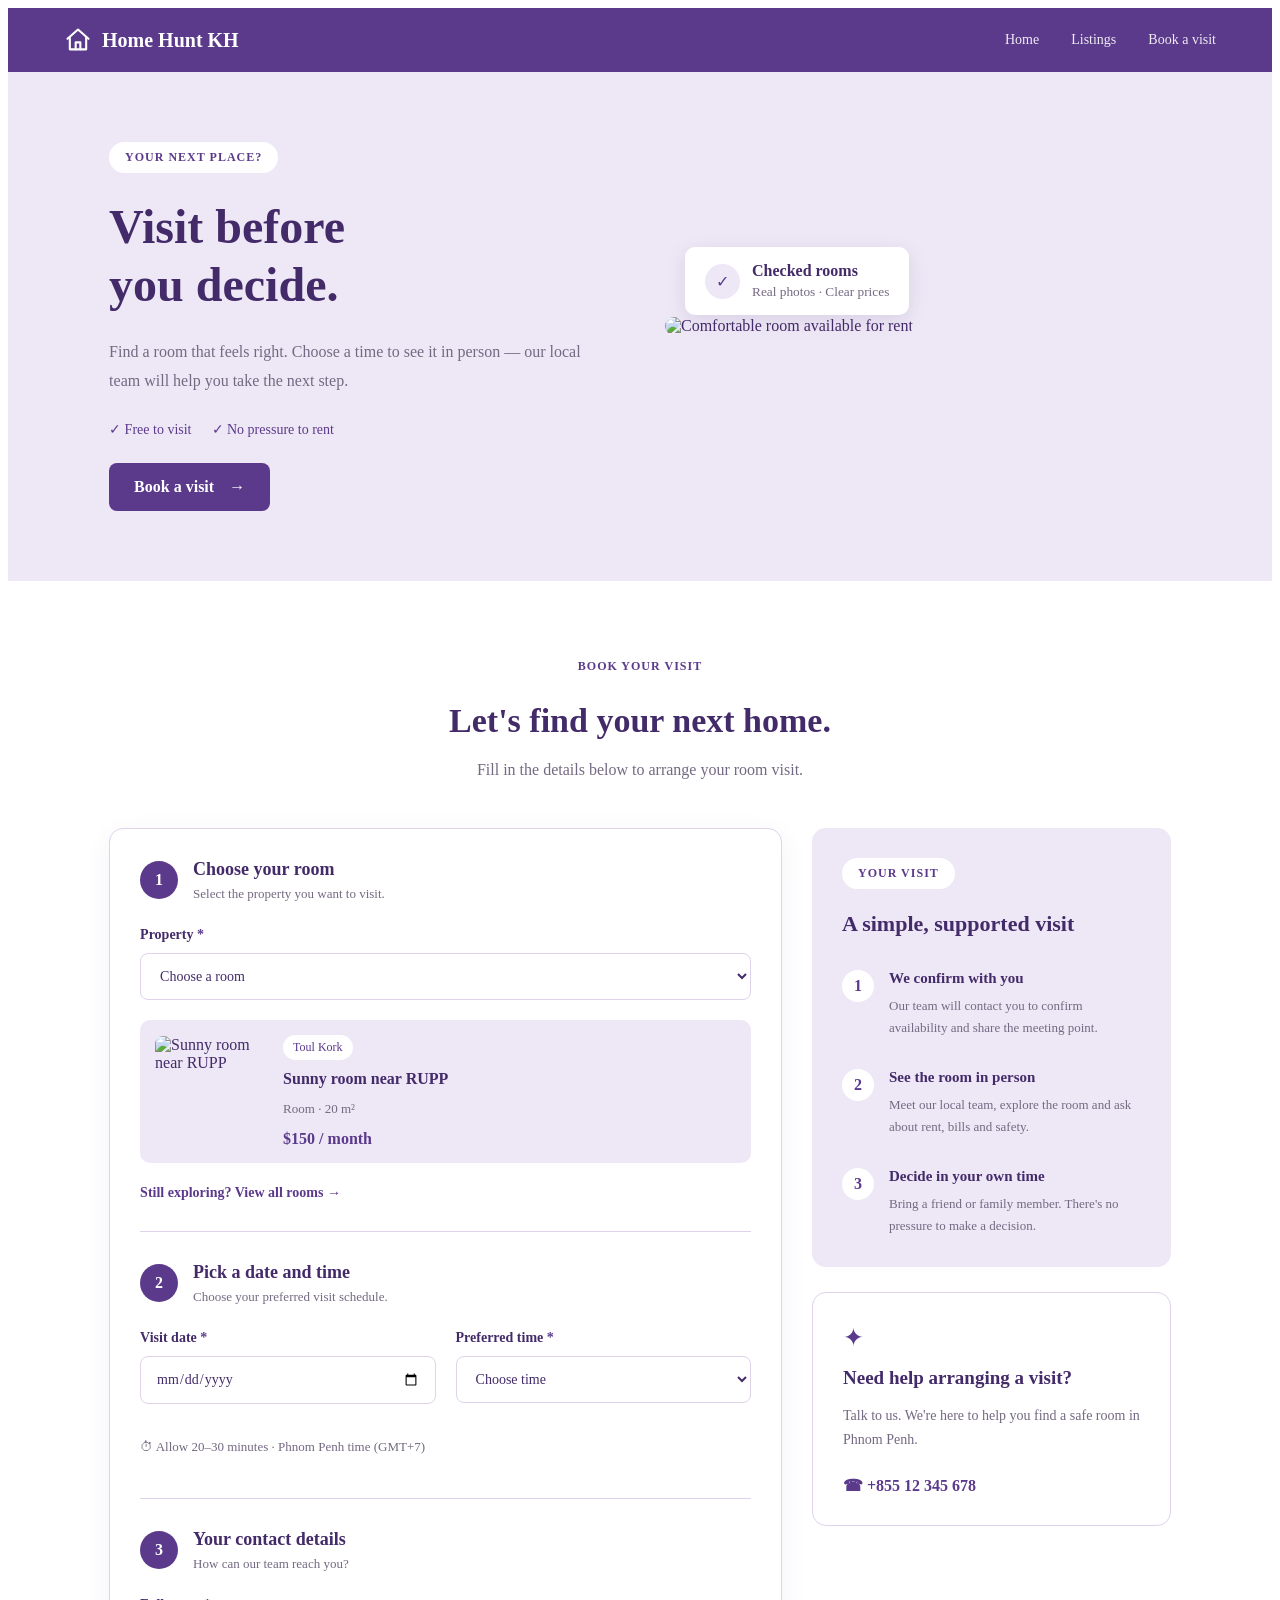
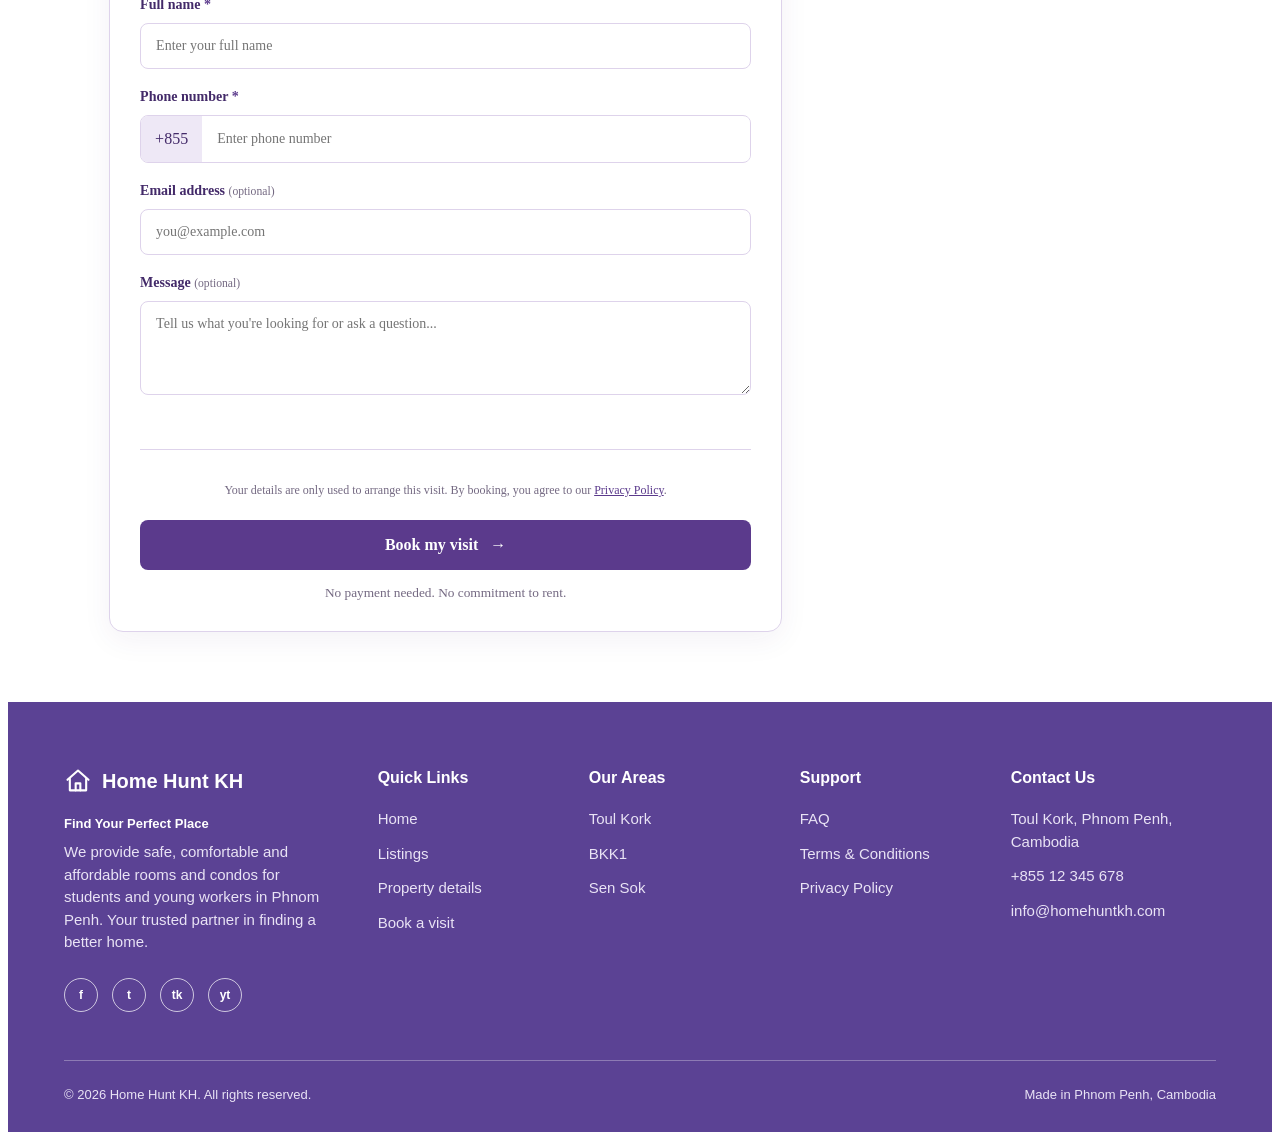
==== bookavisit.html @ b7e7d2ec "Merge pull request #1 from roeunkankchana-tech/bookavisit bookavisit" ====
<!DOCTYPE html>
<html lang="en">
<head>
    <meta charset="UTF-8">
    <meta name="viewport" content="width=device-width, initial-scale=1.0">
    <title>Booka visit</title>
    <link rel="stylesheet" href="/bookavisit.css">
</head>
<body>
    <header class="nav">
    <div class="container">
      <a href="#" class="logo" aria-lagitbel="Home Hunt KH">
        <svg width="28" height="28" viewBox="0 0 24 24" fill="none" stroke="#fff" stroke-width="1.8"
          stroke-linecap="round" stroke-linejoin="round" aria-hidden="true">
          <path d="M3 11l9-8 9 8" />
          <path d="M5 10v10h14V10" />
          <path d="M10 20v-6h4v6" />
        </svg>
        Home Hunt KH
      </a>
      <nav aria-label="Main">
        <ul>
          <li><a href="#" aria-current="page">Home</a></li>
          <li><a href="#featured">Listings</a></li>
          <li><a href="#contact">Book a visit</a></li>
        </ul>
      </nav>
    </div>
  </header>
<main>

<main class="booking-page">
    <section class="booking-hero">
        <div class="hero-content">
            <span class="hero-label">YOUR NEXT PLACE?</span>

            <h1>Visit before<br>you decide.</h1>

            <p>
                Find a room that feels right. Choose a time to see it
                in person — our local team will help you take the next step.
            </p>

            <div class="hero-features">
                <span>✓ Free to visit</span>
                <span>✓ No pressure to rent</span>
            </div>

            <a href="#booking-form" class="hero-button">
                Book a visit <span>→</span>
            </a>
        </div>

        <div class="hero-image">
            <img
                src="https://images.unsplash.com/photo-1522708323590-d24dbb6b0267?auto=format&fit=crop&w=1000&q=80"
                alt="Comfortable room available for rent"
            >

            <div class="image-badge">
                <span class="badge-icon">✓</span>
                <div>
                    <strong>Checked rooms</strong>
                    <small>Real photos · Clear prices</small>
                </div>
            </div>
        </div>
    </section>
    <section class="booking-section" id="booking-form">

        <div class="section-heading">
            <span class="section-label">BOOK YOUR VISIT</span>
            <h2>Let's find your next home.</h2>
            <p>Fill in the details below to arrange your room visit.</p>
        </div>
        <div class="booking-layout">
            <form class="booking-form" id="visitForm">
                <div class="form-step">

                    <div class="step-heading">
                        <span class="step-number">1</span>

                        <div>
                            <h3>Choose your room</h3>
                            <p>Select the property you want to visit.</p>
                        </div>
                    </div>

                    <label for="property">Property <span>*</span></label>

                    <select id="property" name="property" required>
                        <option value="">Choose a room</option>
                        <option value="Sunny room near RUPP">
                            Sunny room near RUPP · Toul Kork
                        </option>
                        <option value="Modern studio in BKK1">
                            Modern studio · BKK1
                        </option>
                        <option value="Comfortable room in Sen Sok">
                            Comfortable room · Sen Sok
                        </option>
                    </select>

                    <div class="room-preview">

                        <img
                            src="https://images.unsplash.com/photo-1522708323590-d24dbb6b0267?auto=format&fit=crop&w=400&q=80"
                            alt="Sunny room near RUPP"
                            id="roomImage"
                        >

                        <div class="room-info">
                            <span class="room-location" id="roomLocation">
                                Toul Kork
                            </span>

                            <h4 id="roomName">Sunny room near RUPP</h4>

                            <p id="roomSize">Room · 20 m²</p>

                            <strong id="roomPrice">$150 / month</strong>
                        </div>

                    </div>

                    <a href="#featured" class="text-link">
                        Still exploring? View all rooms →
                    </a>

                </div>
                <div class="form-step">

                    <div class="step-heading">
                        <span class="step-number">2</span>

                        <div>
                            <h3>Pick a date and time</h3>
                            <p>Choose your preferred visit schedule.</p>
                        </div>
                    </div>

                    <div class="form-row">

                        <div class="form-group">
                            <label for="visitDate">
                                Visit date <span>*</span>
                            </label>

                            <input
                                type="date"
                                id="visitDate"
                                name="visitDate"
                                required
                            >
                        </div>

                        <div class="form-group">
                            <label for="visitTime">
                                Preferred time <span>*</span>
                            </label>

                            <select id="visitTime" name="visitTime" required>
                                <option value="">Choose time</option>
                                <option>09:00 AM</option>
                                <option>10:00 AM</option>
                                <option>11:00 AM</option>
                                <option>01:00 PM</option>
                                <option>02:00 PM</option>
                                <option>03:00 PM</option>
                                <option>04:00 PM</option>
                            </select>
                        </div>

                    </div>

                    <p class="form-note">
                        ⏱ Allow 20–30 minutes · Phnom Penh time (GMT+7)
                    </p>

                </div>
                <div class="form-step">

                    <div class="step-heading">
                        <span class="step-number">3</span>

                        <div>
                            <h3>Your contact details</h3>
                            <p>How can our team reach you?</p>
                        </div>
                    </div>

                    <div class="form-group">
                        <label for="fullName">
                            Full name <span>*</span>
                        </label>

                        <input
                            type="text"
                            id="fullName"
                            name="fullName"
                            placeholder="Enter your full name"
                            required
                        >
                    </div>

                    <div class="form-group">
                        <label for="phone">
                            Phone number <span>*</span>
                        </label>

                        <div class="phone-input">
                            <span>+855</span>

                            <input
                                type="tel"
                                id="phone"
                                name="phone"
                                placeholder="Enter phone number"
                                required
                            >
                        </div>
                    </div>

                    <div class="form-group">
                        <label for="email">
                            Email address <small>(optional)</small>
                        </label>

                        <input
                            type="email"
                            id="email"
                            name="email"
                            placeholder="you@example.com"
                        >
                    </div>

                    <div class="form-group">
                        <label for="message">
                            Message <small>(optional)</small>
                        </label>

                        <textarea
                            id="message"
                            name="message"
                            rows="4"
                            placeholder="Tell us what you're looking for or ask a question..."
                        ></textarea>
                    </div>

                </div>
                <div class="form-submit">

                    <p>
                        Your details are only used to arrange this visit.
                        By booking, you agree to our
                        <a href="#">Privacy Policy</a>.
                    </p>

                    <button type="submit" class="submit-button">
                        Book my visit <span>→</span>
                    </button>

                    <small>No payment needed. No commitment to rent.</small>
                </div>
            </form>

            <aside class="booking-sidebar">

                <div class="sidebar-card">

                    <span class="section-label">YOUR VISIT</span>

                    <h3>A simple, supported visit</h3>

                    <div class="visit-step">

                        <span class="sidebar-number">1</span>

                        <div>
                            <h4>We confirm with you</h4>
                            <p>
                                Our team will contact you to confirm
                                availability and share the meeting point.
                            </p>
                        </div>

                    </div>

                    <div class="visit-step">

                        <span class="sidebar-number">2</span>

                        <div>
                            <h4>See the room in person</h4>
                            <p>
                                Meet our local team, explore the room
                                and ask about rent, bills and safety.
                            </p>
                        </div>

                    </div>

                    <div class="visit-step">

                        <span class="sidebar-number">3</span>

                        <div>
                            <h4>Decide in your own time</h4>
                            <p>
                                Bring a friend or family member.
                                There's no pressure to make a decision.
                            </p>
                        </div>

                    </div>

                </div>


                <div class="help-card">

                    <div class="help-icon">✦</div>

                    <h3>Need help arranging a visit?</h3>

                    <p>
                        Talk to us. We're here to help you find
                        a safe room in Phnom Penh.
                    </p>

                    <a href="tel:+85512345678" class="help-phone">
                        ☎ +855 12 345 678
                    </a>

                </div>

            </aside>

        </div>

    </section>

</main>

<footer id="contact">
    <div class="container">
      <div class="f-grid">
        <div class="f-brand">
          <a href="#" class="logo">
            <svg width="28" height="28" viewBox="0 0 24 24" fill="none" stroke="#fff" stroke-width="1.8"
              stroke-linecap="round" stroke-linejoin="round" aria-hidden="true">
              <path d="M3 11l9-8 9 8" />
              <path d="M5 10v10h14V10" />
              <path d="M10 20v-6h4v6" />
            </svg>
            Home Hunt KH
          </a>
          <p class="slogan">Find Your Perfect Place</p>
          <p>We provide safe, comfortable and affordable rooms and condos for students and young workers in Phnom Penh.
            Your trusted partner in finding a better home.</p>
          <div class="social">
            <a href="#" aria-label="Facebook">f</a>
            <a href="#" aria-label="Telegram">t</a>
            <a href="#" aria-label="TikTok">tk</a>
            <a href="#" aria-label="YouTube">yt</a>
          </div>
        </div>
        <div>
          <h4>Quick Links</h4>
          <ul>
            <li><a href="#">Home</a></li>
            <li><a href="#featured">Listings</a></li>
            <li><a href="#">Property details</a></li>
            <li><a href="#contact">Book a visit</a></li>
          </ul>
        </div>
        <div>
          <h4>Our Areas</h4>
          <ul>
            <li><a href="#">Toul Kork</a></li>
            <li><a href="#">BKK1</a></li>
            <li><a href="#">Sen Sok</a></li>
          </ul>
        </div>
        <div>
          <h4>Support</h4>
          <ul>
            <li><a href="#">FAQ</a></li>
            <li><a href="#">Terms &amp; Conditions</a></li>
            <li><a href="#">Privacy Policy</a></li>
          </ul>
        </div>
        <div>
          <h4>Contact Us</h4>
          <ul>
            <li>Toul Kork, Phnom Penh, Cambodia</li>
            <li><a href="tel:+85512345678">+855 12 345 678</a></li>
            <li><a href="mailto:info@homehuntkh.com">info@homehuntkh.com</a></li>
          </ul>
        </div>
      </div>
      <div class="copy">
        <span>&copy; 2026 Home Hunt KH. All rights reserved.</span>
        <span>Made in Phnom Penh, Cambodia</span>
      </div>
    </div>
  </footer>


<script>
    const rooms = {
        "Sunny room near RUPP": {
            location: "Toul Kork",
            size: "Room · 20 m²",
            price: "$150 / month",
            image: "https://images.unsplash.com/photo-1522708323590-d24dbb6b0267?auto=format&fit=crop&w=400&q=80"
        },

        "Modern studio in BKK1": {
            location: "BKK1",
            size: "Studio · 30 m²",
            price: "$250 / month",
            image: "https://images.unsplash.com/photo-1505693416388-ac5ce068fe85?auto=format&fit=crop&w=400&q=80"
        },

        "Comfortable room in Sen Sok": {
            location: "Sen Sok",
            size: "Room · 25 m²",
            price: "$180 / month",
            image: "https://images.unsplash.com/photo-1560185008-b033106af5c3?auto=format&fit=crop&w=400&q=80"
        }
    };
    const propertySelect = document.getElementById("property");

    propertySelect.addEventListener("change", function () {

        const selectedRoom = rooms[this.value];

        if (selectedRoom) {

            document.getElementById("roomLocation").textContent =
                selectedRoom.location;

            document.getElementById("roomName").textContent =
                this.value;

            document.getElementById("roomSize").textContent =
                selectedRoom.size;

            document.getElementById("roomPrice").textContent =
                selectedRoom.price;

            document.getElementById("roomImage").src =
                selectedRoom.image;

            document.getElementById("roomImage").alt =
                this.value;
        }
    });
    const visitDate = document.getElementById("visitDate");

    const today = new Date();

    const localToday =
        today.getFullYear() + "-" +
        String(today.getMonth() + 1).padStart(2, "0") + "-" +
        String(today.getDate()).padStart(2, "0");

    visitDate.min = localToday;
    const visitForm = document.getElementById("visitForm");

    visitForm.addEventListener("submit", function (event) {
        event.preventDefault();
        const name = document.getElementById("fullName").value;
        const property = propertySelect.value;
        const date = visitDate.value;
        const time = document.getElementById("visitTime").value;

        alert(
            "Thank you, " + name + "!\n\n" +
            "Your visit request has been prepared.\n\n" +
            "Property: " + property + "\n" +
            "Date: " + date + "\n" +
            "Time: " + time + "\n\n" +
            "Our team will contact you to confirm your visit."
        );

        visitForm.reset();

    });

</script>

</main>

</body>
</html>
---- bookavisit.css ----
.nav {
    width: 100%;
    background-color: #5B3A8C;
}
.nav .container {
    max-width: 1152px;
    margin: 0 auto;
    padding: 0 20px;

    display: flex;
    justify-content: space-between;
    align-items: center;

    height: 64px;
}

.nav .logo {
    display: flex;
    align-items: center;
    gap: 10px;

    color: #FFFFFF;
    text-decoration: none;

    font-size: 20px;
    font-weight: 700;
}

.nav nav ul {
    display: flex;
    align-items: center;
    gap: 32px;

    list-style: none;
    margin: 0;
    padding: 0;
}

.nav nav ul li a {
    display: inline-block;

    color: #FFFFFF;
    text-decoration: none;

    font-size: 14px;
    font-weight: 400;

    padding: 10px 0;

    opacity: 0.9;
    transition: 0.3s;
}
.nav nav ul li a:hover {
    opacity: 1;
    border-bottom: 2px solid #FFFFFF;
}
.nav nav ul li a.active {
    opacity: 1;
    border-bottom: 2px solid #FFFFFF;
}

@media (max-width: 600px) {

    .nav .container {
        flex-direction: column;
        height: auto;
        gap: 15px;

        padding: 15px 20px;
    }

    .nav nav ul {
        gap: 20px;
    }

    .nav nav ul li a {
        font-size: 13px;
    }

    .nav .logo {
        font-size: 18px;
    }

}

:root {
    --main-purple: #5B3A8C;
    --dark-purple: #432A69;
    --light-purple: #EEE8F6;
    --white: #FFFFFF;
    --text-color: #432A69 ;
    --gray-text: #746982;
    --border-color: #DED3EB;
}

.booking-page {
    background-color: #FFFFFF;
    color: var(--text-color);
    font-family: inherit;
}


.booking-hero {
    display: grid;
    grid-template-columns: 1fr 1fr;
    align-items: center;
    gap: 50px;
    padding: 70px 8%;
    background-color:#EEE8F6 ;
}
.hero-content h1 {
    color:#2B2140;
    font-family: Georgia, "Times New Roman", serif;
    font-size: 48px;
    font-weight: 700;
    line-height: 1.2;
    margin: 25px 0;
}

.hero-label,
.section-label {
    display: inline-block;

    background-color: var(--white);
    color: var(--main-purple);

    padding: 8px 16px;
    border-radius: 30px;

    font-size: 12px;
    font-weight: 700;
    letter-spacing: 1px;
}

.hero-content h1 {
    color: var(--dark-purple);

    font-size: 48px;
    line-height: 1.2;

    margin: 25px 0;
}

.hero-content p {
    color: var(--gray-text);
    font-size: 16px;
    line-height: 1.8;
}

.hero-features {
    display: flex;
    flex-wrap: wrap;
    gap: 20px;

    margin: 25px 0;
}

.hero-features span {
    color: var(--main-purple);
    font-size: 14px;
    font-weight: 500;
}

.hero-button {
    display: inline-flex;
    align-items: center;
    gap: 15px;

    background-color: var(--main-purple);
    color: var(--white);

    text-decoration: none;

    padding: 15px 25px;
    border-radius: 8px;

    font-weight: 600;

    transition: 0.3s;
}

.hero-button:hover {
    background-color: var(--dark-purple);
    transform: translateY(-2px);
}

.hero-image {
    position: relative;
}

.hero-image img {
    width: 100%;
    height: 400px;

    object-fit: cover;
    border-radius: 16px;
}

.image-badge {
    position: absolute;
    bottom: 20px;
    left: 20px;

    display: flex;
    align-items: center;
    gap: 12px;

    background-color: var(--white);

    padding: 15px 20px;
    border-radius: 10px;

    box-shadow: 0 5px 20px rgba(67, 42, 105, 0.12);
}

.badge-icon {
    background-color: var(--light-purple);
    color: var(--main-purple);

    width: 35px;
    height: 35px;

    display: flex;
    justify-content: center;
    align-items: center;

    border-radius: 50%;
}

.image-badge strong {
    display: block;
    color: var(--dark-purple);
}

.image-badge small {
    display: block;
    color: var(--gray-text);
    margin-top: 4px;
}

.booking-section {
    padding: 70px 8%;
    background-color: var(--white);
}

.section-heading {
    text-align: center;
    margin-bottom: 45px;
}

.section-heading h2 {
    color: var(--dark-purple);
    font-size: 34px;
    margin: 20px 0 10px;
}

.section-heading p {
    color: var(--gray-text);
    line-height: 1.7;
}

.booking-layout {
    display: grid;
    grid-template-columns: 1.5fr 0.8fr;
    align-items: start;
    gap: 30px;
}

.booking-form {
    background-color: var(--white);

    border: 1px solid var(--border-color);
    border-radius: 14px;

    padding: 30px;

    box-shadow: 0 8px 30px rgba(67, 42, 105, 0.06);
}

.form-step {
    padding-bottom: 30px;
    margin-bottom: 30px;

    border-bottom: 1px solid var(--border-color);
}
.step-heading {
    display: flex;
    align-items: center;
    gap: 15px;

    margin-bottom: 25px;
}

.step-number {
    min-width: 38px;
    height: 38px;

    display: flex;
    justify-content: center;
    align-items: center;

    background-color: var(--main-purple);
    color: var(--white);

    border-radius: 50%;
    font-weight: 700;
}

.step-heading h3 {
    color: var(--dark-purple);
    margin: 0 0 6px;
    font-size: 18px;
}

.step-heading p {
    color: var(--gray-text);
    margin: 0;
    font-size: 13px;
}

.booking-form label {
    display: block;

    color: var(--dark-purple);

    font-size: 14px;
    font-weight: 600;

    margin-bottom: 10px;
}

.booking-form label span {
    color: var(--main-purple);
}

.booking-form label small {
    color: var(--gray-text);
    font-weight: 400;
}

.booking-form input,
.booking-form select,
.booking-form textarea {
    width: 100%;
    box-sizing: border-box;

    padding: 14px 15px;

    background-color: var(--white);
    color: var(--text-color);

    border: 1px solid var(--border-color);
    border-radius: 8px;

    font-family: inherit;
    font-size: 14px;

    outline: none;
    transition: 0.3s;
}

.booking-form input:focus,
.booking-form select:focus,
.booking-form textarea:focus {
    border-color: var(--main-purple);

    box-shadow: 0 0 0 3px rgba(91, 58, 140, 0.12);
}

.booking-form textarea {
    resize: vertical;
}

.form-group {
    margin-bottom: 20px;
}

.form-row {
    display: grid;
    grid-template-columns: 1fr 1fr;
    gap: 20px;
}

.form-note {
    color: var(--gray-text);
    font-size: 13px;
    margin-top: 15px;
}
.room-preview {
    display: flex;
    align-items: center;
    gap: 18px;

    background-color: var(--light-purple);

    padding: 15px;
    margin: 20px 0;

    border-radius: 10px;
}

.room-preview img {
    width: 110px;
    height: 110px;

    object-fit: cover;
    border-radius: 8px;
}

.room-info {
    flex: 1;
}

.room-location {
    display: inline-block;

    color: var(--main-purple);
    background-color: var(--white);

    font-size: 12px;

    padding: 5px 10px;
    border-radius: 20px;
}

.room-info h4 {
    color: var(--dark-purple);
    margin: 10px 0;
}

.room-info p {
    color: var(--gray-text);
    font-size: 13px;
}

.room-info strong {
    color: var(--main-purple);
}

.text-link {
    color: var(--main-purple);
    text-decoration: none;
    font-size: 14px;
    font-weight: 600;
}

.text-link:hover {
    color: var(--dark-purple);
}

.phone-input {
    display: flex;
    align-items: center;

    border: 1px solid var(--border-color);
    border-radius: 8px;

    overflow: hidden;
}

.phone-input span {
    padding: 14px;

    background-color: var(--light-purple);
    color: var(--dark-purple);
}

.phone-input input {
    border: none;
    border-radius: 0;
}

.phone-input:focus-within {
    border-color: var(--main-purple);
}

.form-submit {
    text-align: center;
}

.form-submit p {
    color: var(--gray-text);
    font-size: 12px;
    line-height: 1.7;
    margin-bottom: 20px;
}

.form-submit p a {
    color: var(--main-purple);
}

.submit-button {
    width: 100%;

    display: flex;
    justify-content: center;
    align-items: center;
    gap: 12px;

    padding: 16px;

    background-color: var(--main-purple);
    color: var(--white);

    border: none;
    border-radius: 8px;

    font-family: inherit;
    font-size: 16px;
    font-weight: 600;

    cursor: pointer;
    transition: 0.3s;
}

.submit-button:hover {
    background-color: var(--dark-purple);
}

.form-submit small {
    display: block;
    color: var(--gray-text);
    margin-top: 15px;
}

.booking-sidebar {
    display: flex;
    flex-direction: column;
    gap: 25px;
}

.sidebar-card {
    background-color: var(--light-purple);

    padding: 30px;
    border-radius: 14px;
}

.sidebar-card h3 {
    color: var(--dark-purple);
    font-size: 22px;
    line-height: 1.4;

    margin: 20px 0 30px;
}

.visit-step {
    display: flex;
    gap: 15px;

    margin-bottom: 30px;
}

.visit-step:last-child {
    margin-bottom: 0;
}

.sidebar-number {
    min-width: 32px;
    height: 32px;

    display: flex;
    justify-content: center;
    align-items: center;

    background-color: var(--white);
    color: var(--main-purple);

    border-radius: 50%;
    font-weight: 700;
}

.visit-step h4 {
    color: var(--dark-purple);
    margin: 0 0 8px;
    font-size: 15px;
}

.visit-step p {
    color: var(--gray-text);
    margin: 0;

    font-size: 13px;
    line-height: 1.7;
}
.help-card {
    background-color: var(--white);

    border: 1px solid var(--border-color);
    padding: 30px;

    border-radius: 14px;
}

.help-icon {
    color: var(--main-purple);
    font-size: 25px;
}

.help-card h3 {
    color: var(--dark-purple);
    font-size: 19px;
    margin: 15px 0;
}

.help-card p {
    color: var(--gray-text);
    font-size: 14px;
    line-height: 1.7;
}

.help-phone {
    display: inline-block;

    margin-top: 10px;

    color: var(--main-purple);
    font-weight: 700;
    text-decoration: none;
}
/* ===== FOOTER ===== */
footer {
  background: #5b4294;
  color: #e9e3f5;
  padding: 64px 0 28px;
  font-family: "Poppins", sans-serif;
  font-size: 15px;
  line-height: 1.5;
}

footer .container {
  max-width: 1152px;
  margin: 0 auto;
  padding: 0 24px;
}

footer ul {
  list-style: none;
  margin: 0;
  padding: 0;
}

footer a {
  color: #e9e3f5;
  text-decoration: none;
  transition: color 0.2s;
}

footer a:hover {
  color: #fff;
}

.f-grid {
  display: grid;
  grid-template-columns: 1.6fr 1fr 1fr 1fr 1.2fr;
  gap: 40px;
}

footer h4 {
  color: #fff;
  font-size: 16px;
  font-weight: 600;
  margin: 0 0 18px;
}

footer li {
  margin-bottom: 12px;
}

/* Brand column */
.f-brand .logo {
  display: inline-flex;
  align-items: center;
  gap: 10px;
  color: #fff;
  font-size: 20px;
  font-weight: 600;
}

.f-brand .slogan {
  color: #fff;
  font-size: 13px;
  font-weight: 600;
  margin: 12px 0 8px;
}

.f-brand p {
  margin: 0;
  max-width: 280px;
}

/* Social icons */
.social {
  display: flex;
  gap: 14px;
  margin-top: 24px;
}

.social a {
  width: 32px;
  height: 32px;
  border: 1px solid rgba(255, 255, 255, 0.7);
  border-radius: 50%;
  display: flex;
  align-items: center;
  justify-content: center;
  color: #fff;
  font-size: 12px;
  font-weight: 600;
  transition: background 0.2s;
}

.social a:hover {
  background: rgba(255, 255, 255, 0.15);
}

/* Bottom bar */
.copy {
  display: flex;
  justify-content: space-between;
  flex-wrap: wrap;
  gap: 8px;
  margin-top: 48px;
  padding-top: 24px;
  border-top: 1px solid rgba(255, 255, 255, 0.3);
  font-size: 13px;
}

/* Responsive */
@media (max-width: 900px) {
  .f-grid {
    grid-template-columns: 1fr 1fr;
  }
  .f-brand {
    grid-column: 1 / -1;
  }
}

@media (max-width: 520px) {
  .f-grid {
    grid-template-columns: 1fr;
  }
  .copy {
    flex-direction: column;
  }
}

/* =================================
   RESPONSIVE DESIGN
================================= */

@media (max-width: 1000px) {

    .booking-hero {
        gap: 30px;
        padding: 60px 5%;
    }

    .booking-section {
        padding: 60px 5%;
    }

    .booking-layout {
        grid-template-columns: 1fr;
    }

    .booking-sidebar {
        display: grid;
        grid-template-columns: 1fr 1fr;
    }

}

@media (max-width: 650px) {

    .booking-hero {
        grid-template-columns: 1fr;
        padding: 40px 6%;
    }

    .hero-content h1 {
        font-size: 38px;
    }

    .hero-image img {
        height: 280px;
    }

    .booking-section {
        padding: 45px 6%;
    }

    .section-heading h2 {
        font-size: 28px;
    }

    .booking-form {
        padding: 20px;
    }

    .form-row {
        grid-template-columns: 1fr;
        gap: 0;
    }

    .booking-sidebar {
        grid-template-columns: 1fr;
    }

    .room-preview img {
        width: 85px;
        height: 95px;
    }

}


/* ==========================================
   Mobile
   ========================================== */
@media (max-width: 720px) {
  .nav ul {
    gap: 16px;
    font-size: 14px;
  }

  .logo {
    font-size: 17px;
  }

  .hero {
    padding: 40px 0;
  }

  .hero .container {
    grid-template-columns: 1fr;
    gap: 28px;
  }

  .hero h1 {
    font-size: 32px;
  }

  .hero .photo {
    height: 220px;
    order: -1;
  }

  .trust {
    padding: 56px 0;
  }

  .cards {
    grid-template-columns: 1fr;
  }

  .f-grid {
    grid-template-columns: 1fr 1fr;
  }

  .arrow {
    display: none;
  }
}

@media (prefers-reduced-motion: reduce) {
  html,
  .track {
    scroll-behavior: auto;
  }
}
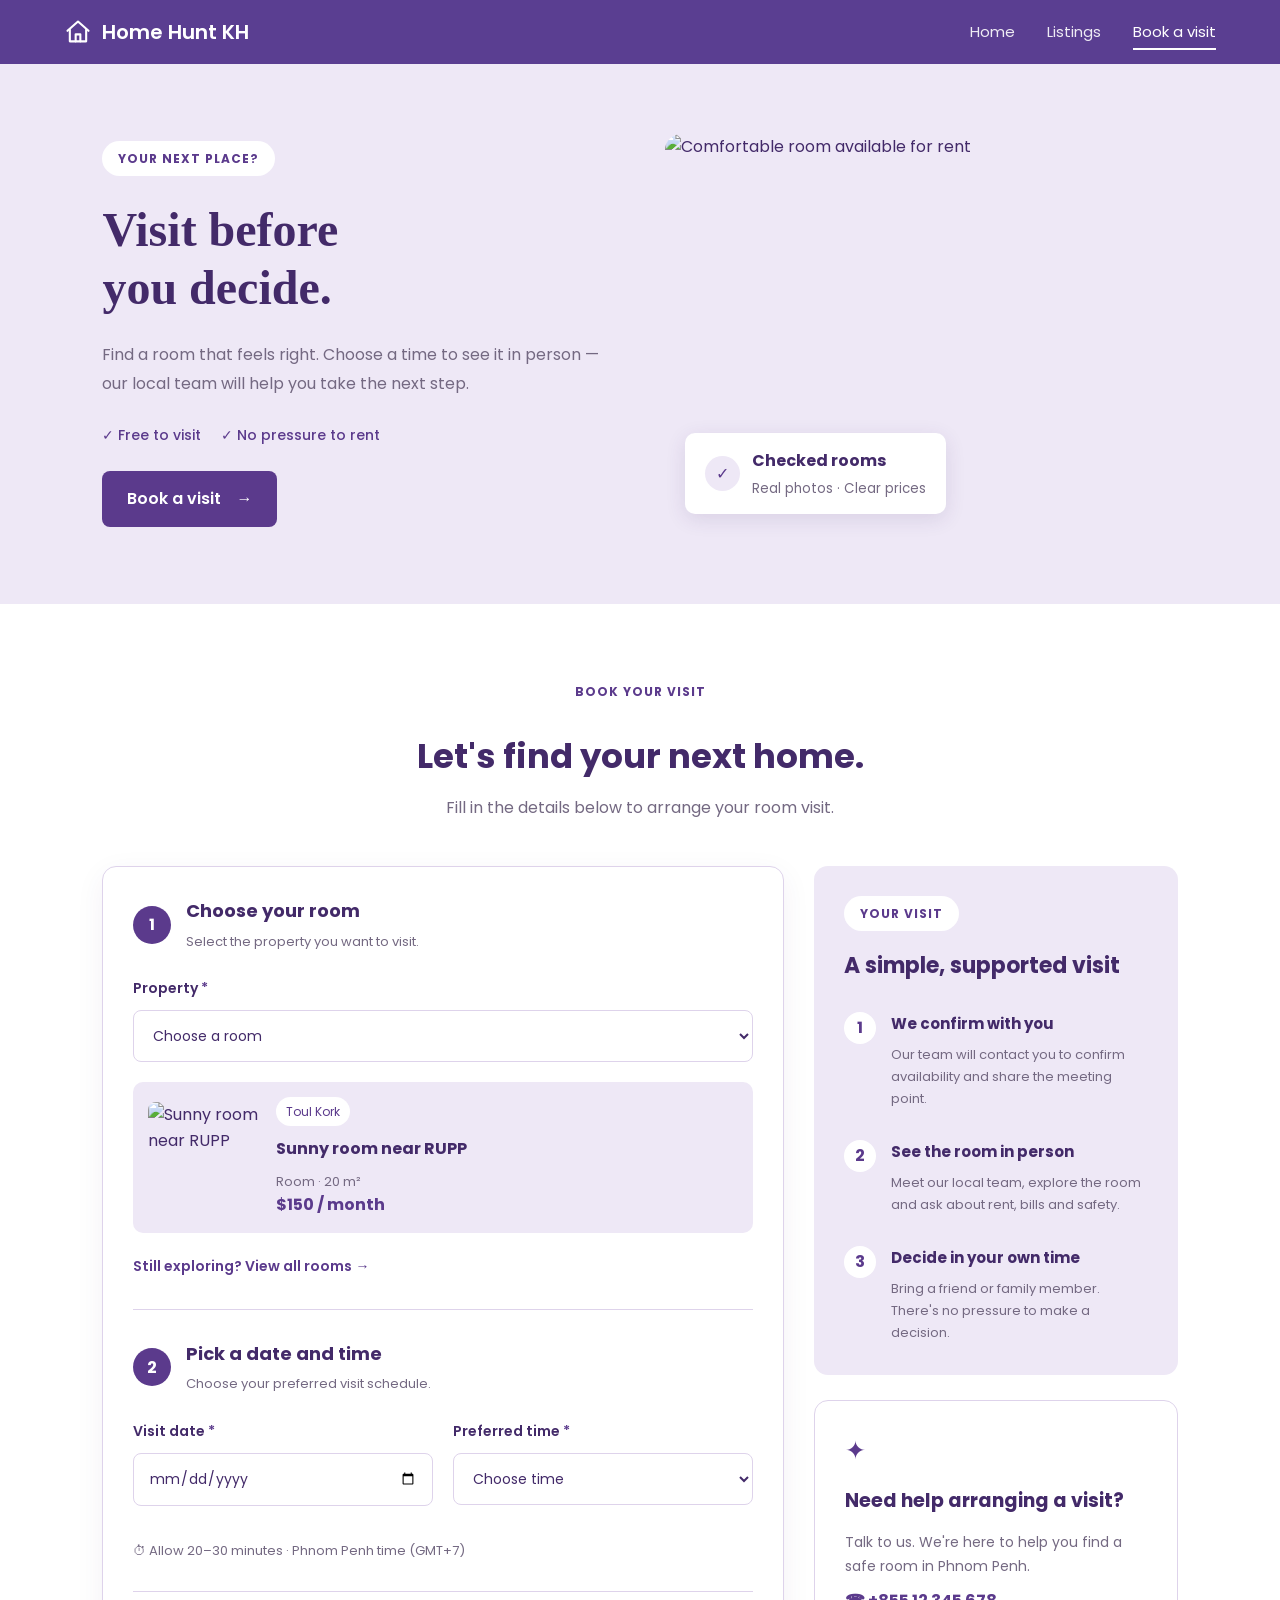
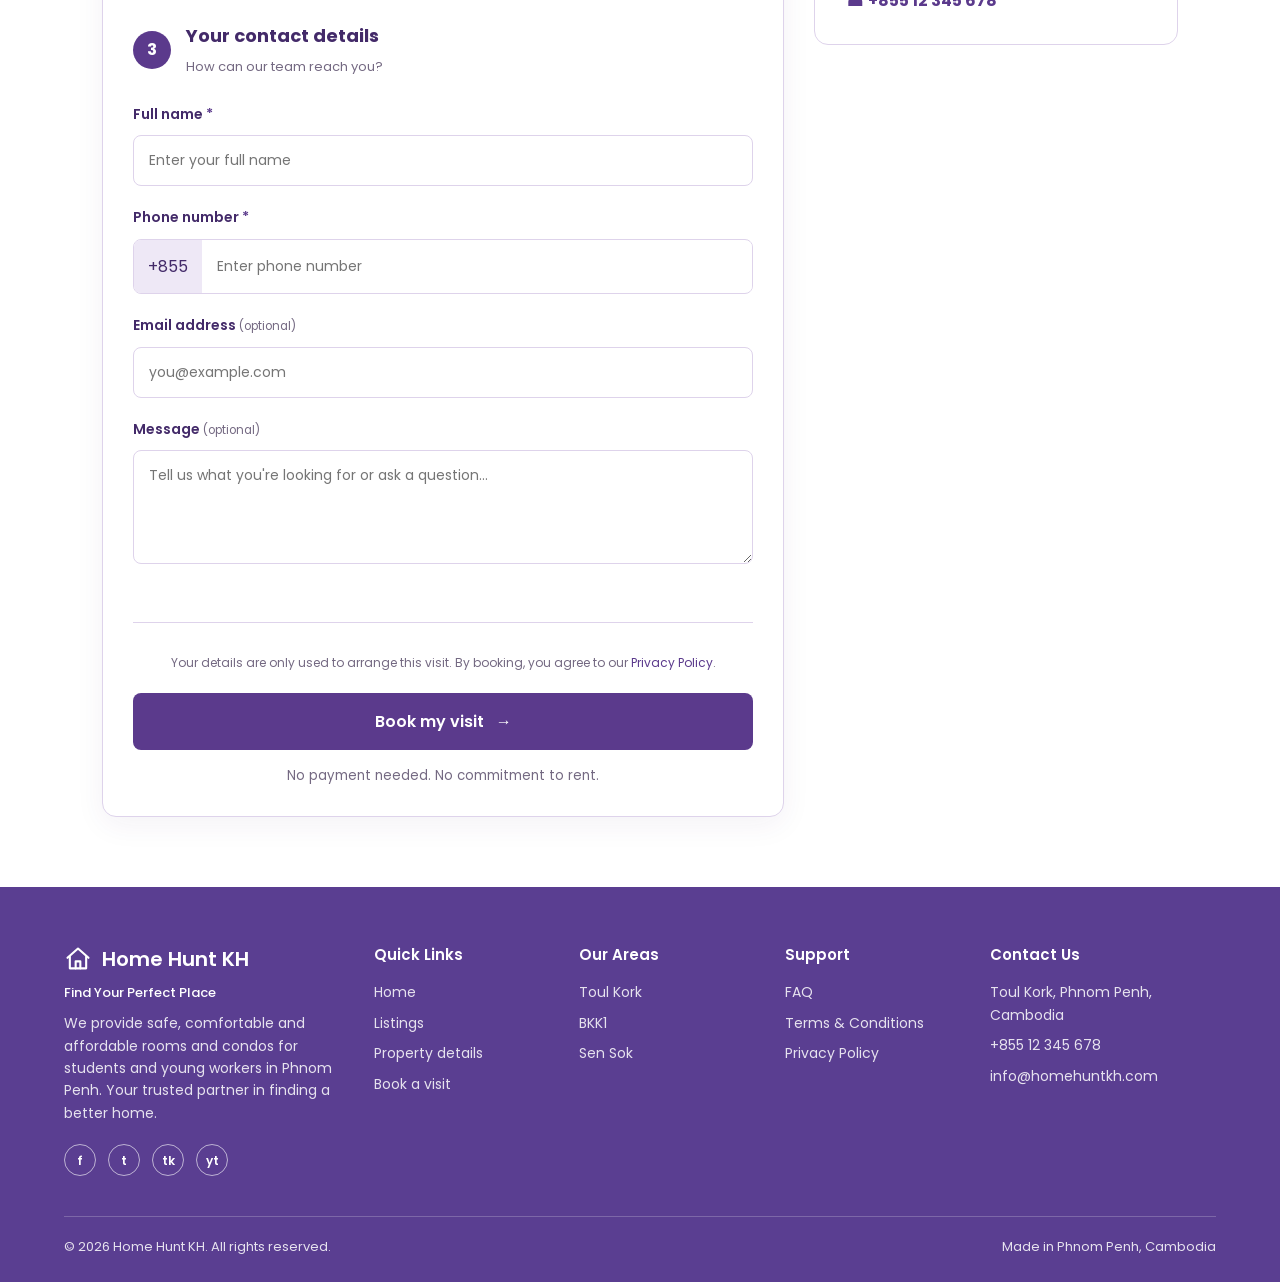
==== commit d0e6cc0c: "chagne something" ====
--- a/bookavisit.html
+++ b/bookavisit.html
@@ -3,13 +3,17 @@
 <head>
     <meta charset="UTF-8">
     <meta name="viewport" content="width=device-width, initial-scale=1.0">
-    <title>Booka visit</title>
-    <link rel="stylesheet" href="/bookavisit.css">
+    <title>Book a visit | Home Hunt KH</title>
+    <link rel="preconnect" href="https://fonts.googleapis.com">
+    <link rel="preconnect" href="https://fonts.gstatic.com" crossorigin>
+    <link href="https://fonts.googleapis.com/css2?family=Poppins:wght@400;500;600&display=swap" rel="stylesheet">
+    <link rel="stylesheet" href="hunt.css">
+    <link rel="stylesheet" href="bookavisit.css">
 </head>
 <body>
     <header class="nav">
     <div class="container">
-      <a href="#" class="logo" aria-lagitbel="Home Hunt KH">
+      <a href="index.html" class="logo" aria-label="Home Hunt KH">
         <svg width="28" height="28" viewBox="0 0 24 24" fill="none" stroke="#fff" stroke-width="1.8"
           stroke-linecap="round" stroke-linejoin="round" aria-hidden="true">
           <path d="M3 11l9-8 9 8" />
@@ -20,15 +24,13 @@
       </a>
       <nav aria-label="Main">
         <ul>
-          <li><a href="#" aria-current="page">Home</a></li>
-          <li><a href="#featured">Listings</a></li>
-          <li><a href="#contact">Book a visit</a></li>
+          <li><a href="index.html">Home</a></li>
+          <li><a href="listings.html">Listings</a></li>
+          <li><a href="bookavisit.html" aria-current="page">Book a visit</a></li>
         </ul>
       </nav>
     </div>
   </header>
-<main>
-
 <main class="booking-page">
     <section class="booking-hero">
         <div class="hero-content">
@@ -123,7 +125,7 @@
 
                     </div>
 
-                    <a href="#featured" class="text-link">
+                    <a href="listings.html" class="text-link">
                         Still exploring? View all rooms →
                     </a>
 
@@ -346,7 +348,7 @@
     <div class="container">
       <div class="f-grid">
         <div class="f-brand">
-          <a href="#" class="logo">
+          <a href="index.html" class="logo">
             <svg width="28" height="28" viewBox="0 0 24 24" fill="none" stroke="#fff" stroke-width="1.8"
               stroke-linecap="round" stroke-linejoin="round" aria-hidden="true">
               <path d="M3 11l9-8 9 8" />
@@ -368,10 +370,10 @@
         <div>
           <h4>Quick Links</h4>
           <ul>
-            <li><a href="#">Home</a></li>
-            <li><a href="#featured">Listings</a></li>
-            <li><a href="#">Property details</a></li>
-            <li><a href="#contact">Book a visit</a></li>
+            <li><a href="index.html">Home</a></li>
+            <li><a href="listings.html">Listings</a></li>
+            <li><a href="detail.html">Property details</a></li>
+            <li><a href="bookavisit.html">Book a visit</a></li>
           </ul>
         </div>
         <div>
@@ -490,8 +492,5 @@
     });
 
 </script>
-
-</main>
-
 </body>
 </html>
--- a/hunt.css
+++ b/hunt.css
@@ -0,0 +1,489 @@
+:root {
+  --purple: #5A3E91;
+  --purple-dark: #46307a;
+  --purple-light: #EDE5F7;
+  --bg-soft: #F6F2FB;
+  --text: #2B2140;
+  --muted: #5C5470;
+  --white: #fff;
+}
+
+* {
+  box-sizing: border-box;
+  margin: 0;
+  padding: 0;
+}
+
+html {
+  scroll-behavior: smooth;
+}
+
+body {
+  font-family: Poppins, Inter, Arial, sans-serif;
+  color: var(--text);
+  background: var(--white);
+  line-height: 1.6;
+}
+
+a {
+  color: inherit;
+  text-decoration: none;
+}
+
+img {
+  max-width: 100%;
+  display: block;
+}
+
+.container {
+  width: 100%;
+  max-width: 1200px;
+  margin: 0 auto;
+  padding: 0 24px;
+}
+
+:focus-visible {
+  outline: 3px solid #B79CFF;
+  outline-offset: 2px;
+} 
+
+/* ==========================================
+   Buttons
+   ========================================== */
+.btn {
+  display: inline-block;
+  font: 500 14px Poppins, sans-serif;
+  padding: 10px 20px;
+  border-radius: 8px;
+  border: 1px solid var(--purple);
+  cursor: pointer;
+  transition: background 0.2s, color 0.2s;
+}
+
+.btn-primary {
+  background: var(--purple);
+  color: #fff;
+}
+
+.btn-primary:hover {
+  background: var(--purple-dark);
+}
+
+.btn-outline {
+  background: #fff;
+  color: var(--purple);
+}
+
+.btn-outline:hover {
+  background: var(--purple-light);
+}
+
+.photo {
+  background: var(--img, none) center/cover no-repeat, linear-gradient(135deg, #d9cdee, #b9a4de);
+}
+
+/* ==========================================
+   Navbar
+   ========================================== */
+.nav {
+  background: var(--purple);
+  color: #fff;
+  position: sticky;
+  top: 0;
+  z-index: 10;
+}
+
+.nav .container {
+  display: flex;
+  align-items: center;
+  justify-content: space-between; 
+  height: 64px;
+}
+
+.logo {
+  display: flex;
+  align-items: center;
+  gap: 10px;
+  font-weight: 600;
+  font-size: 20px;
+}
+
+.nav ul {
+  display: flex;
+  gap: 32px;
+  list-style: none;
+  font-size: 15px;
+}
+
+.nav ul a {
+  opacity: 0.9;
+  padding: 6px 0;
+  border-bottom: 2px solid transparent;
+}
+
+.nav ul a:hover,
+.nav ul a[aria-current] {
+  opacity: 1;
+  border-color: #fff;
+}
+
+/* ==========================================
+   Hero
+   ========================================== */
+.hero {
+  padding: 72px 0;
+}
+
+.hero .container {
+  display: grid;
+  grid-template-columns: 1.1fr 1fr;
+  gap: 48px;
+  align-items: center;
+}
+
+.hero h1 {
+  font-size: 44px;
+  line-height: 1.2;
+  font-weight: 600;
+  margin-bottom: 16px;
+}
+
+.hero p {
+  color: var(--muted);
+  font-size: 17px;
+  max-width: 460px;
+  margin-bottom: 28px;
+}
+
+.hero .actions {
+  display: flex;
+  gap: 12px;
+  flex-wrap: wrap;
+}
+
+.hero .photo {
+  height: 320px;
+  border-radius: 12px;
+}
+
+/* ==========================================
+   Featured rooms
+   ========================================== */
+.featured {
+  padding: 24px 0 72px;
+}
+
+.featured h2,
+.trust h2 {
+  font-size: 28px;
+  font-weight: 600;
+  margin-bottom: 24px;
+}
+
+.carousel {
+  display: flex;
+  align-items: center;
+  gap: 16px;
+}
+
+.track {
+  display: flex;
+  gap: 20px;
+  overflow-x: auto;
+  scroll-snap-type: x mandatory;
+  scroll-behavior: smooth;
+  padding: 4px;
+  flex: 1;
+  scrollbar-width: none;
+}
+
+.track::-webkit-scrollbar {
+  display: none;
+}
+
+.room {
+  flex: 0 0 calc((100% - 60px)/4);
+  min-width: 230px;
+  scroll-snap-align: start;
+  border: 1px solid var(--purple);
+  border-radius: 12px;
+  overflow: hidden;
+  background: #fff;
+  display: flex;
+  flex-direction: column;
+}
+
+.room .photo {
+  height: 150px;
+  position: relative;
+}
+
+.tag {
+  position: absolute;
+  left: 10px;
+  bottom: 10px;
+  background: #fff;
+  color: var(--text);
+  font-size: 12px;
+  padding: 2px 10px;
+  border-radius: 6px;
+}
+
+.room .info {
+  padding: 14px 14px 16px;
+  display: flex;
+  flex-direction: column;
+  gap: 2px;
+  flex: 1;
+}
+
+.room h3 {
+  font-size: 15px;
+  font-weight: 600;
+}
+
+.room .meta {
+  font-size: 13px;
+  color: var(--muted);
+}
+
+.room .btn {
+  margin-top: 12px;
+  text-align: center;
+  color: var(--text);
+  border-color: var(--text);
+  padding: 8px;
+}
+
+.room .btn:hover {
+  background: var(--purple);
+  border-color: var(--purple);
+  color: #fff;
+}
+
+.arrow {
+  flex: 0 0 44px;
+  height: 44px;
+  border-radius: 50%;
+  border: 1px solid var(--purple);
+  background: #fff;
+  color: var(--purple);
+  font-size: 22px;
+  cursor: pointer;
+  display: grid;
+  place-items: center;
+}
+
+.arrow:hover {
+  background: var(--purple);
+  color: #fff;
+}
+
+/* ==========================================
+   Why trust us
+   ========================================== */
+.trust {
+  background: var(--bg-soft);
+  padding: 80px 0;
+}
+
+.trust .lead {
+  color: var(--muted);
+  margin: -12px 0 36px;
+}
+
+.cards {
+  display: grid;
+  grid-template-columns: repeat(4, 1fr);
+  gap: 24px;
+}
+
+.card {
+  background: #fff;
+  border: 1px solid var(--purple);
+  border-radius: 12px;
+  padding: 28px;
+}
+
+.icon {
+  width: 56px;
+  height: 56px;
+  border-radius: 50%;
+  background: var(--purple-light);
+  display: grid;
+  place-items: center;
+  margin-bottom: 20px;
+}
+
+.icon svg {
+  width: 32px;
+  height: 32px;
+  stroke: var(--purple);
+  fill: none;
+  stroke-width: 1.75;
+  stroke-linecap: round;
+  stroke-linejoin: round;
+}
+
+.card h3 {
+  font-size: 20px;
+  font-weight: 600;
+  margin-bottom: 8px;
+}
+
+.card p {
+  font-size: 15px;
+  color: var(--muted);
+}
+
+/* ==========================================
+   Footer
+   ========================================== */
+footer {
+  background: var(--purple);
+  color: #fff;
+  padding: 56px 0 24px;
+}
+
+.f-grid {
+  display: grid;
+  grid-template-columns: 1.6fr 1fr 1fr 1fr 1.3fr;
+  gap: 32px;
+}
+
+.f-brand p {
+  font-size: 14px;
+  opacity: 0.85;
+  margin-top: 8px;
+  max-width: 300px;
+}
+
+.f-brand .slogan {
+  font-weight: 500;
+  opacity: 1;
+  font-size: 13px;
+}
+
+footer h4 {
+  font-size: 15px;
+  font-weight: 600;
+  margin-bottom: 14px;
+}
+
+footer ul {
+  list-style: none;
+  display: grid;
+  gap: 8px;
+  font-size: 14px;
+  opacity: 0.85;
+}
+
+footer ul a:hover {
+  text-decoration: underline;
+}
+
+.social {
+  display: flex;
+  gap: 12px;
+  margin-top: 20px;
+}
+
+.social a {
+  width: 32px;
+  height: 32px;
+  border-radius: 50%;
+  border: 1px solid rgba(255, 255, 255, 0.6);
+  display: grid;
+  place-items: center;
+  font-size: 12px;
+  font-weight: 600;
+}
+
+.social a:hover {
+  background: #fff;
+  color: var(--purple);
+}
+
+.copy {
+  border-top: 1px solid rgba(255, 255, 255, 0.25);
+  margin-top: 40px;
+  padding-top: 20px;
+  display: flex;
+  justify-content: space-between;
+  gap: 12px;
+  flex-wrap: wrap;
+  font-size: 13px;
+  opacity: 0.85;
+}
+
+/* ==========================================
+   Tablet
+   ========================================== */
+@media (max-width: 1024px) {
+  .cards {
+    grid-template-columns: repeat(2, 1fr);
+  }
+
+  .f-grid {
+    grid-template-columns: 1fr 1fr 1fr;
+  }
+
+  .f-brand {
+    grid-column: 1/-1;
+  }
+}
+
+/* ==========================================
+   Mobile
+   ========================================== */
+@media (max-width: 720px) {
+  .nav ul {
+    gap: 16px;
+    font-size: 14px;
+  }
+
+  .logo {
+    font-size: 17px;
+  }
+
+  .hero {
+    padding: 40px 0;
+  }
+
+  .hero .container {
+    grid-template-columns: 1fr;
+    gap: 28px;
+  }
+
+  .hero h1 {
+    font-size: 32px;
+  }
+
+  .hero .photo {
+    height: 220px;
+    order: -1;
+  }
+
+  .trust {
+    padding: 56px 0;
+  }
+
+  .cards {
+    grid-template-columns: 1fr;
+  }
+
+  .f-grid {
+    grid-template-columns: 1fr 1fr;
+  }
+
+  .arrow {
+    display: none;
+  }
+}
+
+@media (prefers-reduced-motion: reduce) {
+  html,
+  .track {
+    scroll-behavior: auto;
+  }
+}
--- a/bookavisit.css
+++ b/bookavisit.css
@@ -1,88 +1,3 @@
-.nav {
-    width: 100%;
-    background-color: #5B3A8C;
-}
-.nav .container {
-    max-width: 1152px;
-    margin: 0 auto;
-    padding: 0 20px;
-
-    display: flex;
-    justify-content: space-between;
-    align-items: center;
-
-    height: 64px;
-}
-
-.nav .logo {
-    display: flex;
-    align-items: center;
-    gap: 10px;
-
-    color: #FFFFFF;
-    text-decoration: none;
-
-    font-size: 20px;
-    font-weight: 700;
-}
-
-.nav nav ul {
-    display: flex;
-    align-items: center;
-    gap: 32px;
-
-    list-style: none;
-    margin: 0;
-    padding: 0;
-}
-
-.nav nav ul li a {
-    display: inline-block;
-
-    color: #FFFFFF;
-    text-decoration: none;
-
-    font-size: 14px;
-    font-weight: 400;
-
-    padding: 10px 0;
-
-    opacity: 0.9;
-    transition: 0.3s;
-}
-.nav nav ul li a:hover {
-    opacity: 1;
-    border-bottom: 2px solid #FFFFFF;
-}
-.nav nav ul li a.active {
-    opacity: 1;
-    border-bottom: 2px solid #FFFFFF;
-}
-
-@media (max-width: 600px) {
-
-    .nav .container {
-        flex-direction: column;
-        height: auto;
-        gap: 15px;
-
-        padding: 15px 20px;
-    }
-
-    .nav nav ul {
-        gap: 20px;
-    }
-
-    .nav nav ul li a {
-        font-size: 13px;
-    }
-
-    .nav .logo {
-        font-size: 18px;
-    }
-
-}
-
 :root {
     --main-purple: #5B3A8C;
     --dark-purple: #432A69;
@@ -618,133 +533,6 @@
     font-weight: 700;
     text-decoration: none;
 }
-/* ===== FOOTER ===== */
-footer {
-  background: #5b4294;
-  color: #e9e3f5;
-  padding: 64px 0 28px;
-  font-family: "Poppins", sans-serif;
-  font-size: 15px;
-  line-height: 1.5;
-}
-
-footer .container {
-  max-width: 1152px;
-  margin: 0 auto;
-  padding: 0 24px;
-}
-
-footer ul {
-  list-style: none;
-  margin: 0;
-  padding: 0;
-}
-
-footer a {
-  color: #e9e3f5;
-  text-decoration: none;
-  transition: color 0.2s;
-}
-
-footer a:hover {
-  color: #fff;
-}
-
-.f-grid {
-  display: grid;
-  grid-template-columns: 1.6fr 1fr 1fr 1fr 1.2fr;
-  gap: 40px;
-}
-
-footer h4 {
-  color: #fff;
-  font-size: 16px;
-  font-weight: 600;
-  margin: 0 0 18px;
-}
-
-footer li {
-  margin-bottom: 12px;
-}
-
-/* Brand column */
-.f-brand .logo {
-  display: inline-flex;
-  align-items: center;
-  gap: 10px;
-  color: #fff;
-  font-size: 20px;
-  font-weight: 600;
-}
-
-.f-brand .slogan {
-  color: #fff;
-  font-size: 13px;
-  font-weight: 600;
-  margin: 12px 0 8px;
-}
-
-.f-brand p {
-  margin: 0;
-  max-width: 280px;
-}
-
-/* Social icons */
-.social {
-  display: flex;
-  gap: 14px;
-  margin-top: 24px;
-}
-
-.social a {
-  width: 32px;
-  height: 32px;
-  border: 1px solid rgba(255, 255, 255, 0.7);
-  border-radius: 50%;
-  display: flex;
-  align-items: center;
-  justify-content: center;
-  color: #fff;
-  font-size: 12px;
-  font-weight: 600;
-  transition: background 0.2s;
-}
-
-.social a:hover {
-  background: rgba(255, 255, 255, 0.15);
-}
-
-/* Bottom bar */
-.copy {
-  display: flex;
-  justify-content: space-between;
-  flex-wrap: wrap;
-  gap: 8px;
-  margin-top: 48px;
-  padding-top: 24px;
-  border-top: 1px solid rgba(255, 255, 255, 0.3);
-  font-size: 13px;
-}
-
-/* Responsive */
-@media (max-width: 900px) {
-  .f-grid {
-    grid-template-columns: 1fr 1fr;
-  }
-  .f-brand {
-    grid-column: 1 / -1;
-  }
-}
-
-@media (max-width: 520px) {
-  .f-grid {
-    grid-template-columns: 1fr;
-  }
-  .copy {
-    flex-direction: column;
-  }
-}
-
 /* =================================
    RESPONSIVE DESIGN
 ================================= */
@@ -813,59 +601,3 @@
     }
 
 }
-
-
-/* ==========================================
-   Mobile
-   ========================================== */
-@media (max-width: 720px) {
-  .nav ul {
-    gap: 16px;
-    font-size: 14px;
-  }
-
-  .logo {
-    font-size: 17px;
-  }
-
-  .hero {
-    padding: 40px 0;
-  }
-
-  .hero .container {
-    grid-template-columns: 1fr;
-    gap: 28px;
-  }
-
-  .hero h1 {
-    font-size: 32px;
-  }
-
-  .hero .photo {
-    height: 220px;
-    order: -1;
-  }
-
-  .trust {
-    padding: 56px 0;
-  }
-
-  .cards {
-    grid-template-columns: 1fr;
-  }
-
-  .f-grid {
-    grid-template-columns: 1fr 1fr;
-  }
-
-  .arrow {
-    display: none;
-  }
-}
-
-@media (prefers-reduced-motion: reduce) {
-  html,
-  .track {
-    scroll-behavior: auto;
-  }
-}
